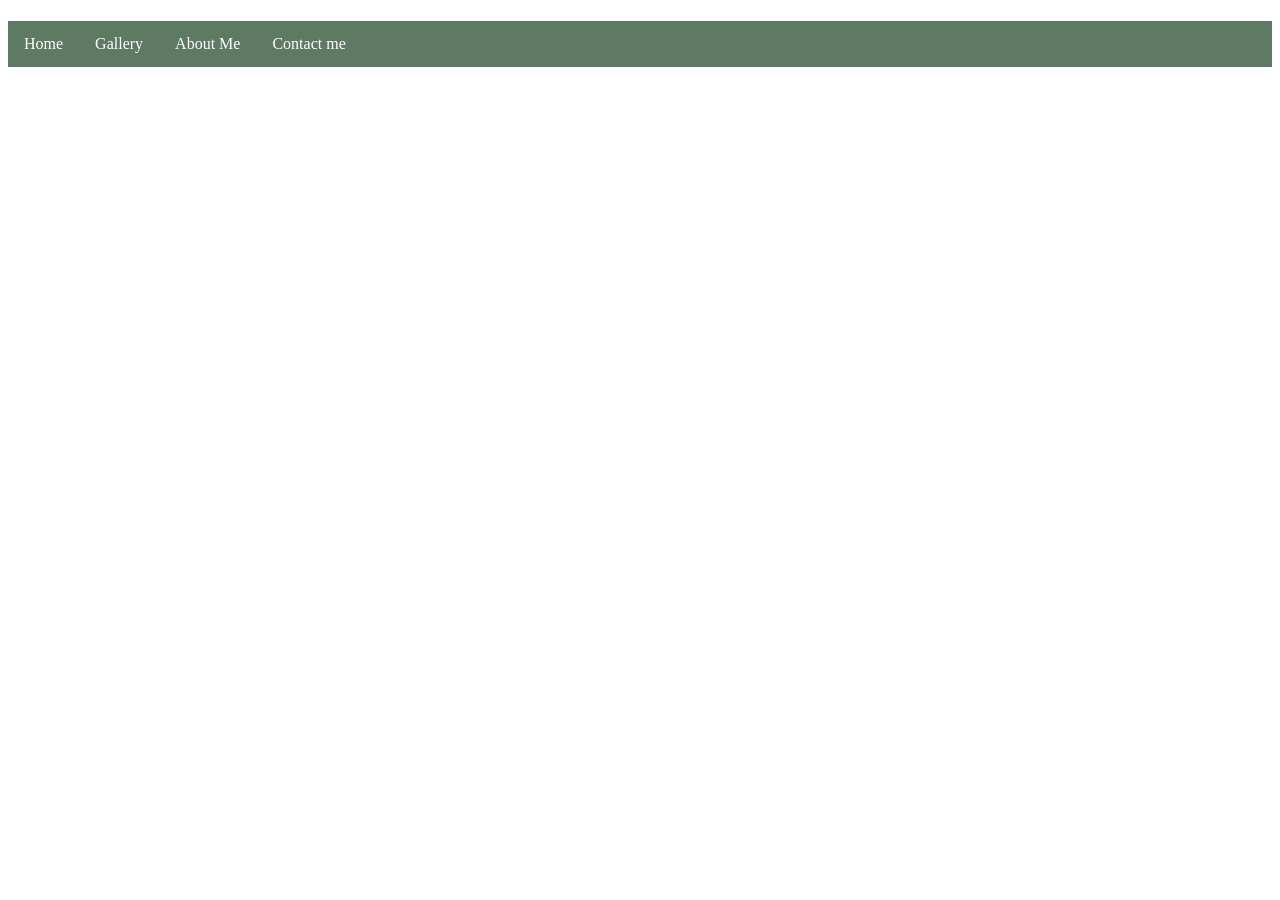
==== index.html @ 1537dade "Navbar" ====
<!DOCTYPE html>
<html lang="en">
<head>
    <meta charset="UTF-8">
    <meta name="viewport" content="width=device-width, initial-scale=1.0">
    <title>Portfolio v1 - saavutettava verkkosivusto</title>
    <link rel="stylesheet" href="styles.css">
</head>
<body>
    <h1></h1>

    <ul>
        <li><a href="index.html">Home</a></li>
        <li><a href="gallery.html">Gallery</a></li>
        <li><a href="about.html">About Me</a></li>
        <li><a href="contact.html">Contact me</a></li>
    </ul>
    
</body>
</html>
---- styles.css ----
ul {
  list-style-type: none;
  margin: 0;
  padding: 0;
  overflow: hidden;
  background-color: #5F7A63;
}

ul li {
  float: left;
}

ul li a {
  display: block;
  color: white;
  text-align: center;
  padding: 14px 16px;
  text-decoration: none;
}

ul li a:hover {
  background-color: #455a48;
}
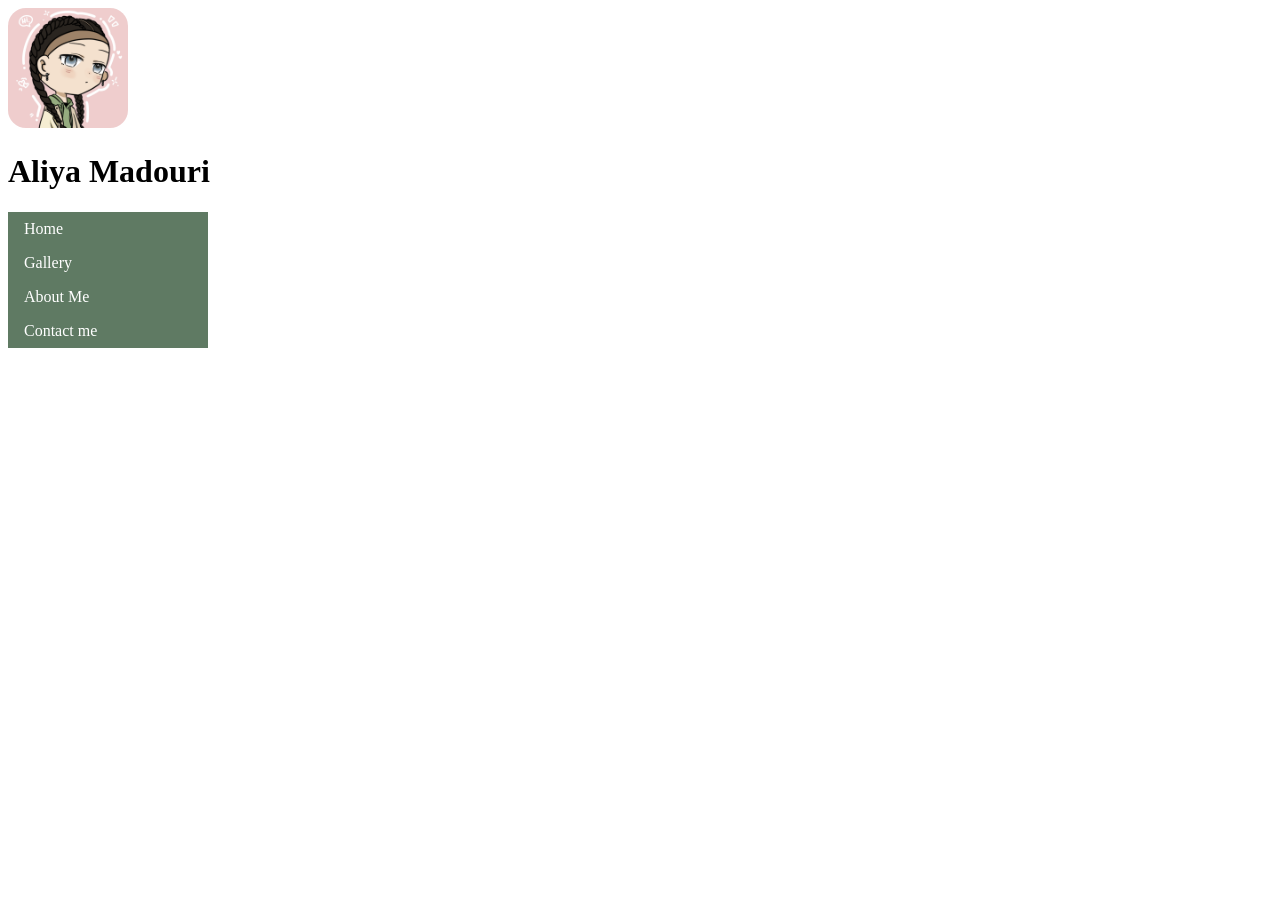
==== commit e9d093eb: "changes" ====
--- a/index.html
+++ b/index.html
@@ -7,7 +7,8 @@
     <link rel="stylesheet" href="styles.css">
 </head>
 <body>
-    <h1></h1>
+    <img src="images/pfp.png" alt="pfp" class="pfp">
+    <h1>Aliya Madouri</h1>
 
     <ul>
         <li><a href="index.html">Home</a></li>
--- a/styles.css
+++ b/styles.css
@@ -2,22 +2,23 @@
   list-style-type: none;
   margin: 0;
   padding: 0;
-  overflow: hidden;
+  width: 200px;
   background-color: #5F7A63;
 }
 
-ul li {
-  float: left;
-}
-
-ul li a {
+li a {
   display: block;
   color: white;
-  text-align: center;
-  padding: 14px 16px;
+  padding: 8px 16px;
   text-decoration: none;
 }
 
-ul li a:hover {
+li a:hover {
   background-color: #455a48;
+}
+
+.pfp {
+    width: 120px;
+    height: auto;
+    border-radius: 15%;
 }
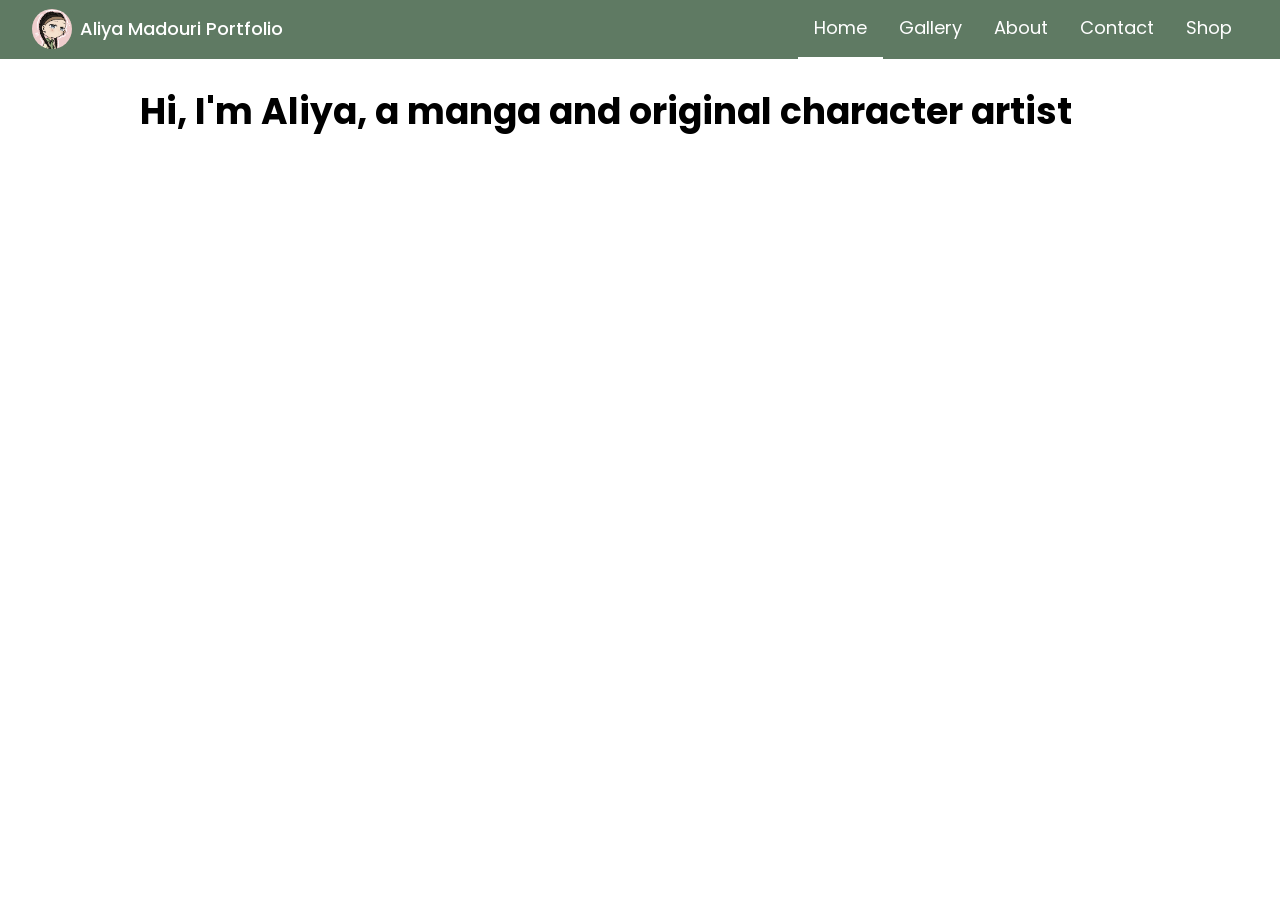
==== commit 5c7fab90: "Changes for the nav bar" ====
--- a/index.html
+++ b/index.html
@@ -3,19 +3,32 @@
 <head>
     <meta charset="UTF-8">
     <meta name="viewport" content="width=device-width, initial-scale=1.0">
-    <title>Portfolio v1 - saavutettava verkkosivusto</title>
+    <title>Home - Aliya Madouri Portfolio</title>
+    <link rel="preconnect" href="https://fonts.googleapis.com">
+    <link rel="preconnect" href="https://fonts.gstatic.com" crossorigin>
+    <link href="https://fonts.googleapis.com/css2?family=Poppins:wght@400;500&display=swap" rel="stylesheet">
     <link rel="stylesheet" href="styles.css">
 </head>
 <body>
-    <img src="images/pfp.png" alt="pfp" class="pfp">
-    <h1>Aliya Madouri</h1>
+    <header>
+            <div class="navbar">
+                <img src="images/pfp.png" alt="" class="pfp">
+                <a href="index.html">Aliya Madouri Portfolio</a>
+            </div>
+            <nav aria-label="Main">
+                <ul>
+                    <li><a href="index.html" aria-current="page">Home</a></li>
+                    <li><a href="gallery.html">Gallery</a></li>
+                    <li><a href="about.html">About</a></li>
+                    <li><a href="contact.html">Contact</a></li>
+                    <li><a href="shop.html">Shop</a></li>
+                </ul>
+            </nav>
+    </header>
 
-    <ul>
-        <li><a href="index.html">Home</a></li>
-        <li><a href="gallery.html">Gallery</a></li>
-        <li><a href="about.html">About Me</a></li>
-        <li><a href="contact.html">Contact me</a></li>
-    </ul>
+    <main id="main">
+        <h1>Hi, I'm Aliya, a manga and original character artist</h1>
+    </main>
     
 </body>
 </html>
--- a/styles.css
+++ b/styles.css
@@ -1,24 +1,63 @@
-ul {
+body {
+  margin: 0;
+  font-family: "Poppins";
+  font-size: 1.125rem;
+  line-height: 1.6;
+}
+
+header {
+  background-color: #5F7A63;
+  display: flex;
+  justify-content: space-between;
+  align-items: center;
+  flex-wrap: wrap;
+  padding: 0 32px;
+}
+
+main {
+  padding: 0 32px;
+  max-width: 1000px;
+  margin: 0 auto;
+}
+
+nav ul {
   list-style-type: none;
   margin: 0;
   padding: 0;
-  width: 200px;
-  background-color: #5F7A63;
+  display: flex;
 }
 
-li a {
+nav a {
   display: block;
   color: white;
-  padding: 8px 16px;
+  text-align: center;
+  padding: 14px 16px;
   text-decoration: none;
 }
 
-li a:hover {
+nav a:hover {
   background-color: #455a48;
 }
 
+nav a[aria-current="page"] {
+  border-bottom: 2px solid white;
+}
+
 .pfp {
-    width: 120px;
-    height: auto;
-    border-radius: 15%;
+    width: 40px;
+    height: 40px;
+    object-fit: cover;
+    border-radius: 50%;
+}
+
+.navbar {
+  display: flex;
+  align-items: center;
+  gap: 8px;
+}
+
+.navbar a{
+  color: white;
+  text-decoration: none;
+  font-weight: 500;
 }
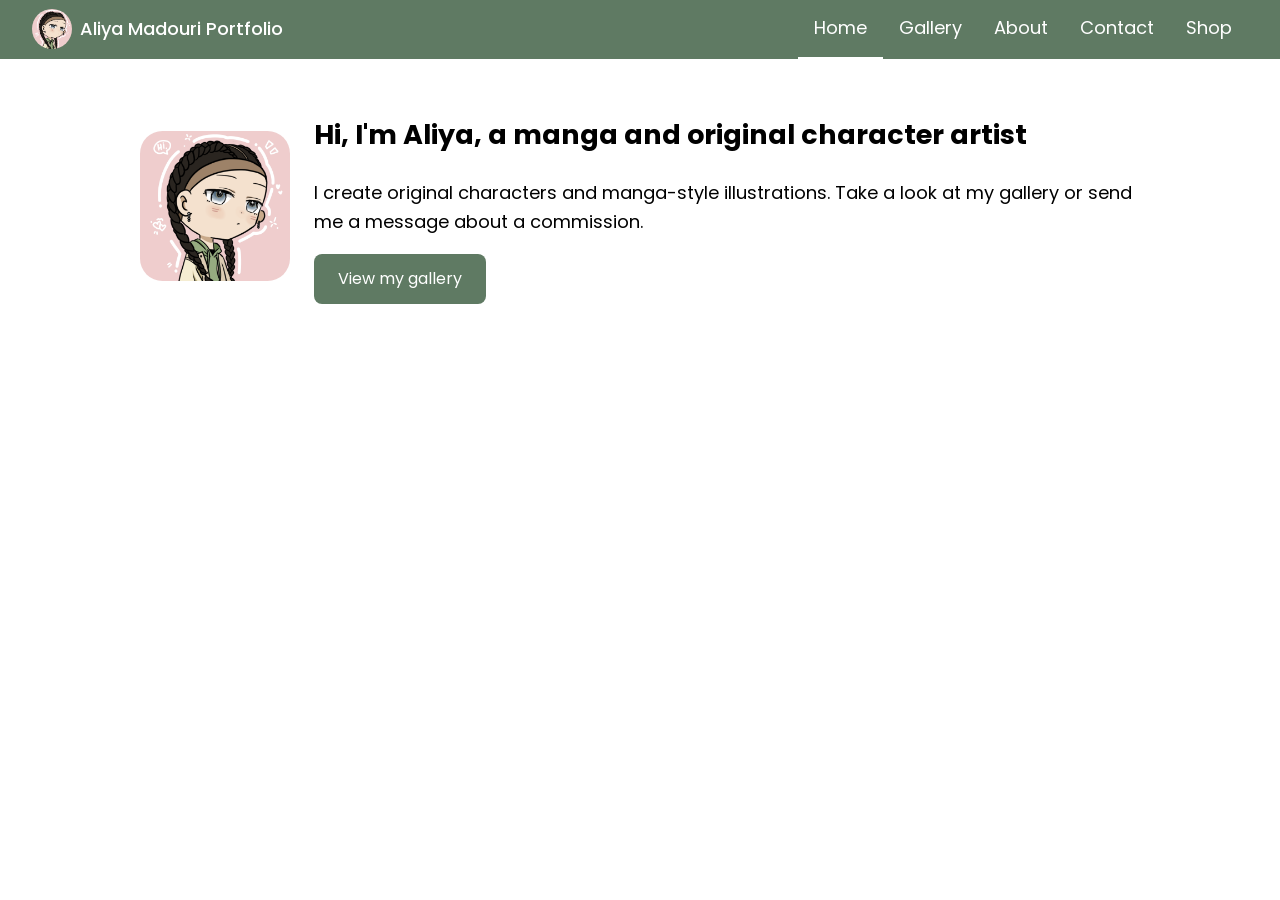
==== commit 2568492c: "homepage added content" ====
--- a/index.html
+++ b/index.html
@@ -27,7 +27,14 @@
     </header>
 
     <main id="main">
-        <h1>Hi, I'm Aliya, a manga and original character artist</h1>
+        <section class="hero">
+            <img src="images/pfp.png" alt="Illustrated portrait of Aliya" class="hero-photo">
+            <div class="hero-text">
+                <h1>Hi, I'm Aliya, a manga and original character artist</h1>
+                <p>I create original characters and manga-style illustrations. Take a look at my gallery or send me a message about a commission.<p>
+                <a href="gallery.html" class="button">View my gallery</a>
+            </div>
+        </section>
     </main>
     
 </body>
--- a/styles.css
+++ b/styles.css
@@ -1,6 +1,6 @@
 body {
   margin: 0;
-  font-family: "Poppins";
+  font-family: "Poppins", Arial, sans-serif;
   font-size: 1.125rem;
   line-height: 1.6;
 }
@@ -60,4 +60,39 @@
   color: white;
   text-decoration: none;
   font-weight: 500;
+}
+
+.button {
+  display: inline-block;
+  text-decoration: none;
+  background-color: #5F7A63;
+  color: white;
+  padding: 12px 24px;
+  font-size: 16px;
+  border-radius: 8px;
+  cursor: pointer;
+}
+
+.button:hover{
+  background-color: #455a48;
+}
+
+.hero {
+  display: flex;
+  align-items: center;
+  gap: 24px;
+  flex-wrap: wrap;
+  padding: 32px 0;
+}
+
+.hero-photo {
+  width: 150px;
+  height: 150px;
+  object-fit: cover;
+  border-radius: 15%;
+}
+
+.hero-text {
+  flex: 1;
+  min-width: 250px;
 }
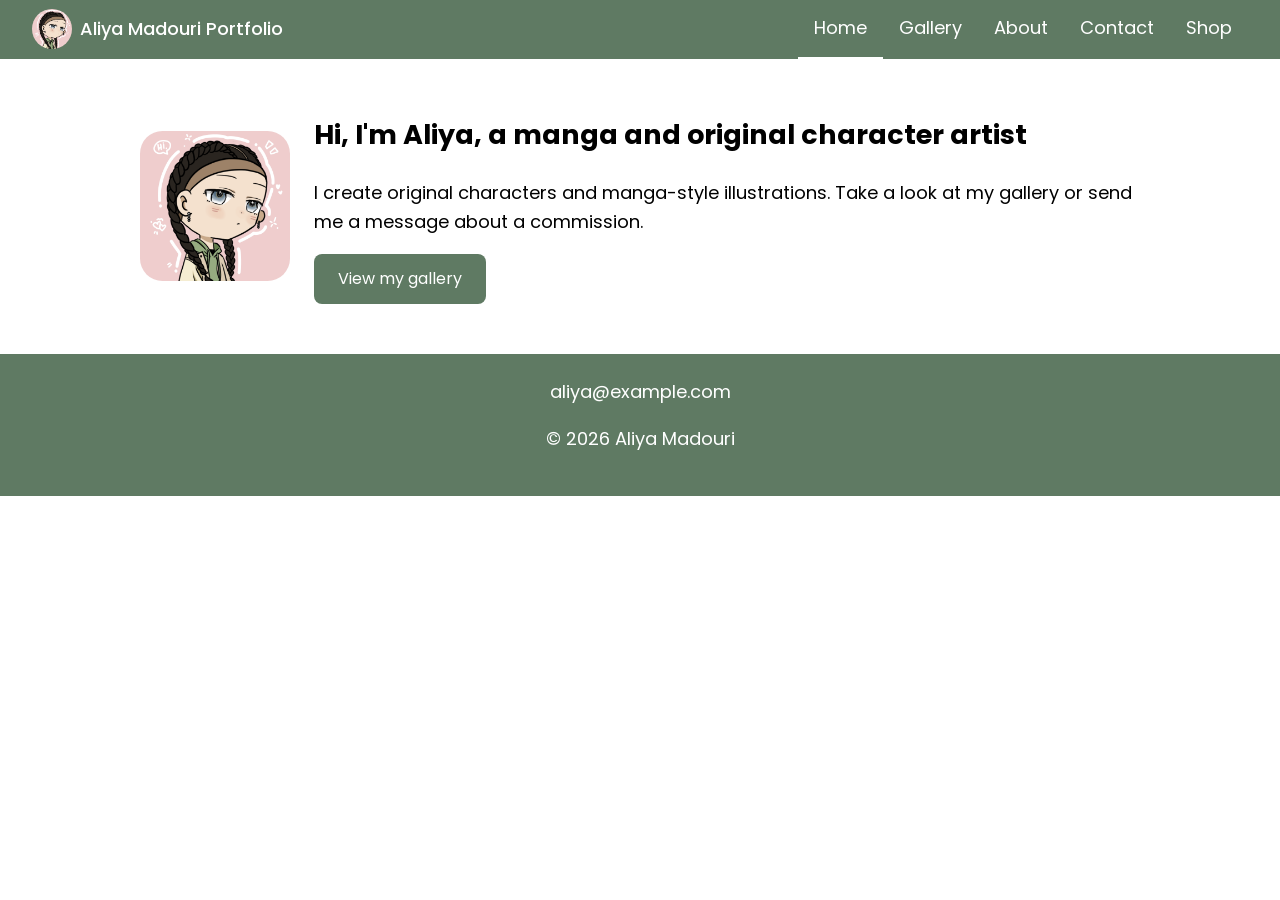
==== commit c3cad1cf: "footer created" ====
--- a/index.html
+++ b/index.html
@@ -36,6 +36,12 @@
             </div>
         </section>
     </main>
-    
+
+    <footer>
+        <address>
+            <a href="mailto:aliya@example.com">aliya@example.com</a>
+        </address>
+        <p>&copy; 2026 Aliya Madouri</p>
+    </footer>
 </body>
 </html>
--- a/styles.css
+++ b/styles.css
@@ -95,4 +95,20 @@
 .hero-text {
   flex: 1;
   min-width: 250px;
+}
+
+footer {
+  text-align: center;
+  padding: 24px 32px;
+  background-color: #5F7A63;
+  color: white;
+}
+
+footer address {
+  font-style: normal;
+}
+
+footer a {
+  color: white;
+  text-decoration: none;
 }
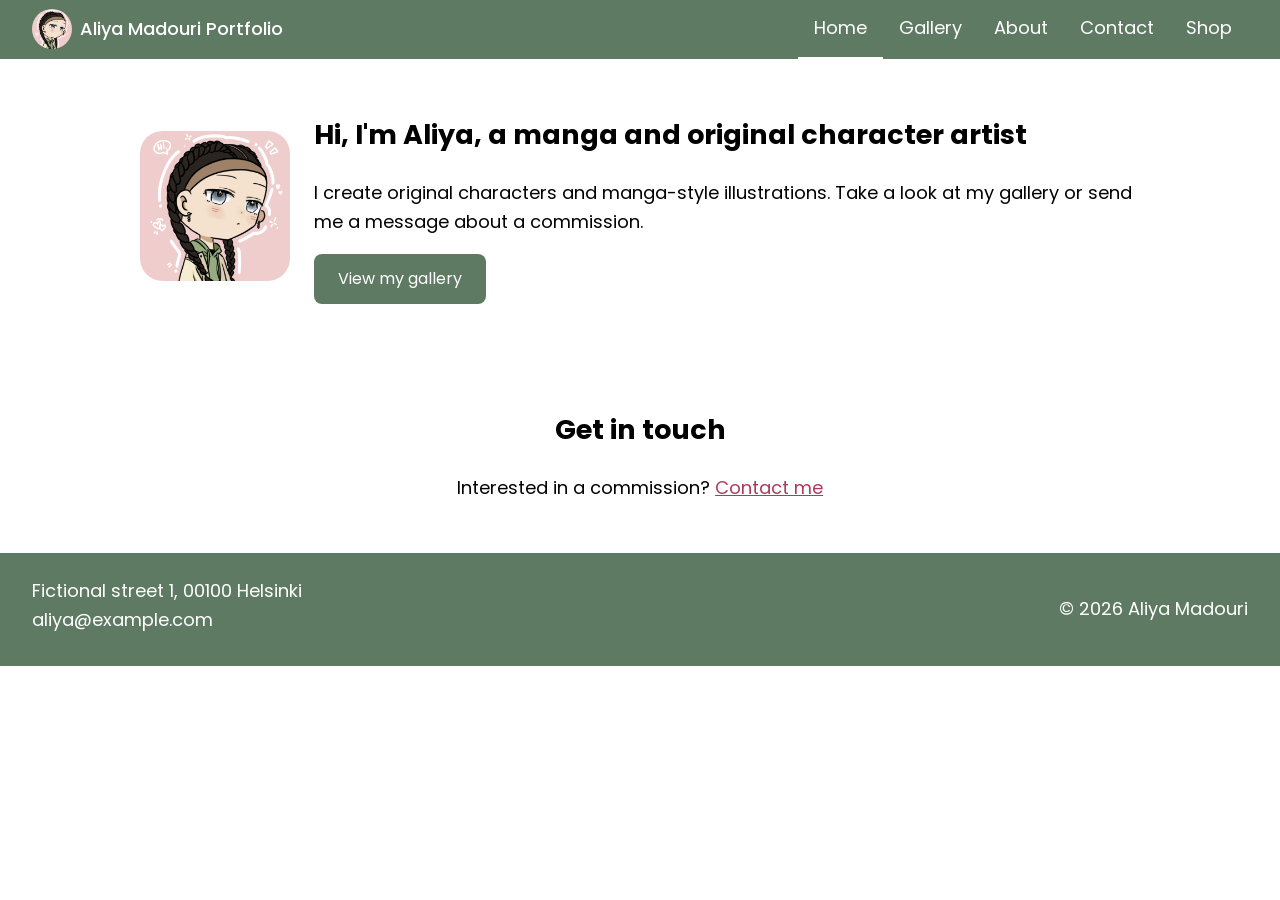
==== commit 9ba95e82: "cta added" ====
--- a/index.html
+++ b/index.html
@@ -35,10 +35,15 @@
                 <a href="gallery.html" class="button">View my gallery</a>
             </div>
         </section>
+        <section class="cta">
+            <h2>Get in touch</h2>
+            <p>Interested in a commission? <a href="contact.html" class="link_cta">Contact me</a></p>
+        </section>
     </main>
 
     <footer>
         <address>
+            Fictional street 1, 00100 Helsinki <br>
             <a href="mailto:aliya@example.com">aliya@example.com</a>
         </address>
         <p>&copy; 2026 Aliya Madouri</p>
--- a/styles.css
+++ b/styles.css
@@ -73,7 +73,7 @@
   cursor: pointer;
 }
 
-.button:hover{
+.button:hover {
   background-color: #455a48;
 }
 
@@ -98,7 +98,11 @@
 }
 
 footer {
-  text-align: center;
+  display: flex;
+  justify-content: space-between;
+  align-items: flex-start;
+  flex-wrap: wrap;
+  gap: 16px;
   padding: 24px 32px;
   background-color: #5F7A63;
   color: white;
@@ -111,4 +115,18 @@
 footer a {
   color: white;
   text-decoration: none;
+}
+
+.cta {
+  text-align: center;
+  padding: 32px 0;
+}
+
+.link_cta {
+  color: #B03A5B;
+}
+
+.link_cta:hover {
+  color: #8A2D45;
+  text-decoration-thickness: 2px;
 }
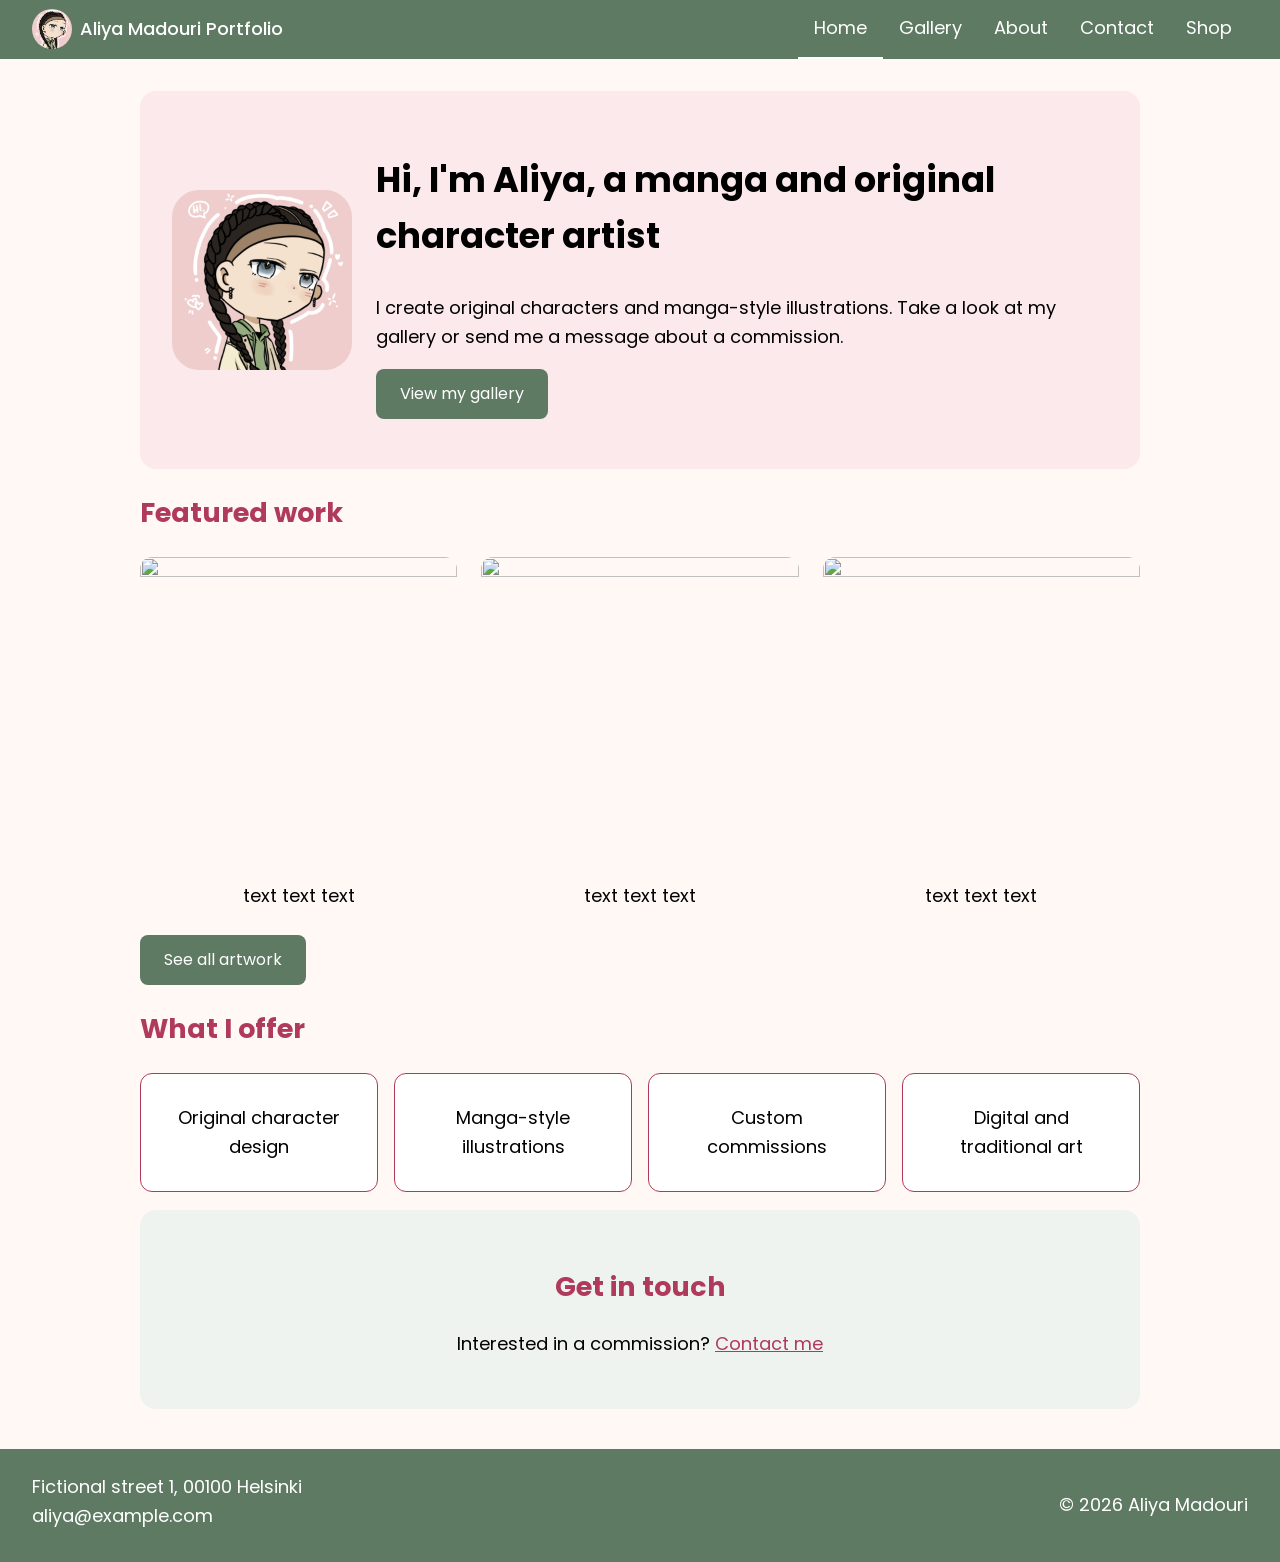
==== commit eb37794a: "featured work added" ====
--- a/index.html
+++ b/index.html
@@ -35,6 +35,41 @@
                 <a href="gallery.html" class="button">View my gallery</a>
             </div>
         </section>
+        
+        <section class="work">
+            <h2>Featured work</h2>
+            <ul class="featured-grid">
+                <li>
+                    <figure>
+                        <img src="" alt="">
+                        <figcaption>text text text</figcaption>
+                    </figure>
+                </li>
+                <li>
+                    <figure>
+                        <img src="" alt="">
+                        <figcaption>text text text</figcaption>
+                    </figure>
+                </li>
+                <li>
+                    <figure>
+                        <img src="" alt="">
+                        <figcaption>text text text</figcaption>
+                    </figure>
+                </li>  
+            </ul>
+            <a href="gallery.html" class="button">See all artwork</a>
+        </section>
+
+        <section class="offer">
+            <h2>What I offer</h2>
+            <ul>
+                <li>Original character design</li>
+                <li>Manga-style illustrations</li>
+                <li>Custom commissions</li>
+                <li>Digital and traditional art</li>
+            </ul>
+        </section>
         <section class="cta">
             <h2>Get in touch</h2>
             <p>Interested in a commission? <a href="contact.html" class="link_cta">Contact me</a></p>
--- a/styles.css
+++ b/styles.css
@@ -1,8 +1,13 @@
 body {
+  background-color: #FFF8F5;
   margin: 0;
   font-family: "Poppins", Arial, sans-serif;
   font-size: 1.125rem;
   line-height: 1.6;
+}
+
+h1 {
+  font-size: 2.2rem;
 }
 
 header {
@@ -78,16 +83,19 @@
 }
 
 .hero {
+  background-color: #FBE9EC;
+  border-radius: 16px;
   display: flex;
   align-items: center;
   gap: 24px;
   flex-wrap: wrap;
-  padding: 32px 0;
+  padding: 32px;
+  margin-top: 32px;
 }
 
 .hero-photo {
-  width: 150px;
-  height: 150px;
+  width: 180px;
+  height: 180px;
   object-fit: cover;
   border-radius: 15%;
 }
@@ -118,8 +126,11 @@
 }
 
 .cta {
+  background-color: #EEF3EF;
   text-align: center;
-  padding: 32px 0;
+  border-radius: 16px;
+  padding: 32px;
+  margin-bottom: 40px;
 }
 
 .link_cta {
@@ -129,4 +140,56 @@
 .link_cta:hover {
   color: #8A2D45;
   text-decoration-thickness: 2px;
-}+}
+
+main h2 {
+  color: #B03A5B;
+}
+
+.offer ul {
+  list-style: none;
+  padding: 0;
+  display: grid;
+  grid-template-columns: repeat(auto-fit, minmax(200px, 1fr));
+  gap: 16px;
+}
+
+.offer li {
+  background-color: white;
+  border: 1px solid #F0D9DE;
+  border-radius: 12px;
+  border-color: #B03A5B;
+  padding: 30px;
+  text-align: center;
+}
+
+.featured {
+  margin-bottom: 40px;
+}
+
+.featured-grid {
+  list-style: none;
+  padding: 0;
+  display: grid;
+  grid-template-columns: repeat(auto-fit, minmax(220px, 1fr));
+  gap: 24px;
+  margin-bottom: 24px;
+}
+
+.featured-grid figure {
+  margin: 0;
+}
+
+.featured-grid img {
+  width: 100%;
+  height: auto;
+  aspect-ratio: 1 / 1;
+  object-fit: cover;
+  border-radius: 12px;
+}
+
+.featured-grid figcaption {
+  margin-top: 8px;
+  text-align: center;
+}
+
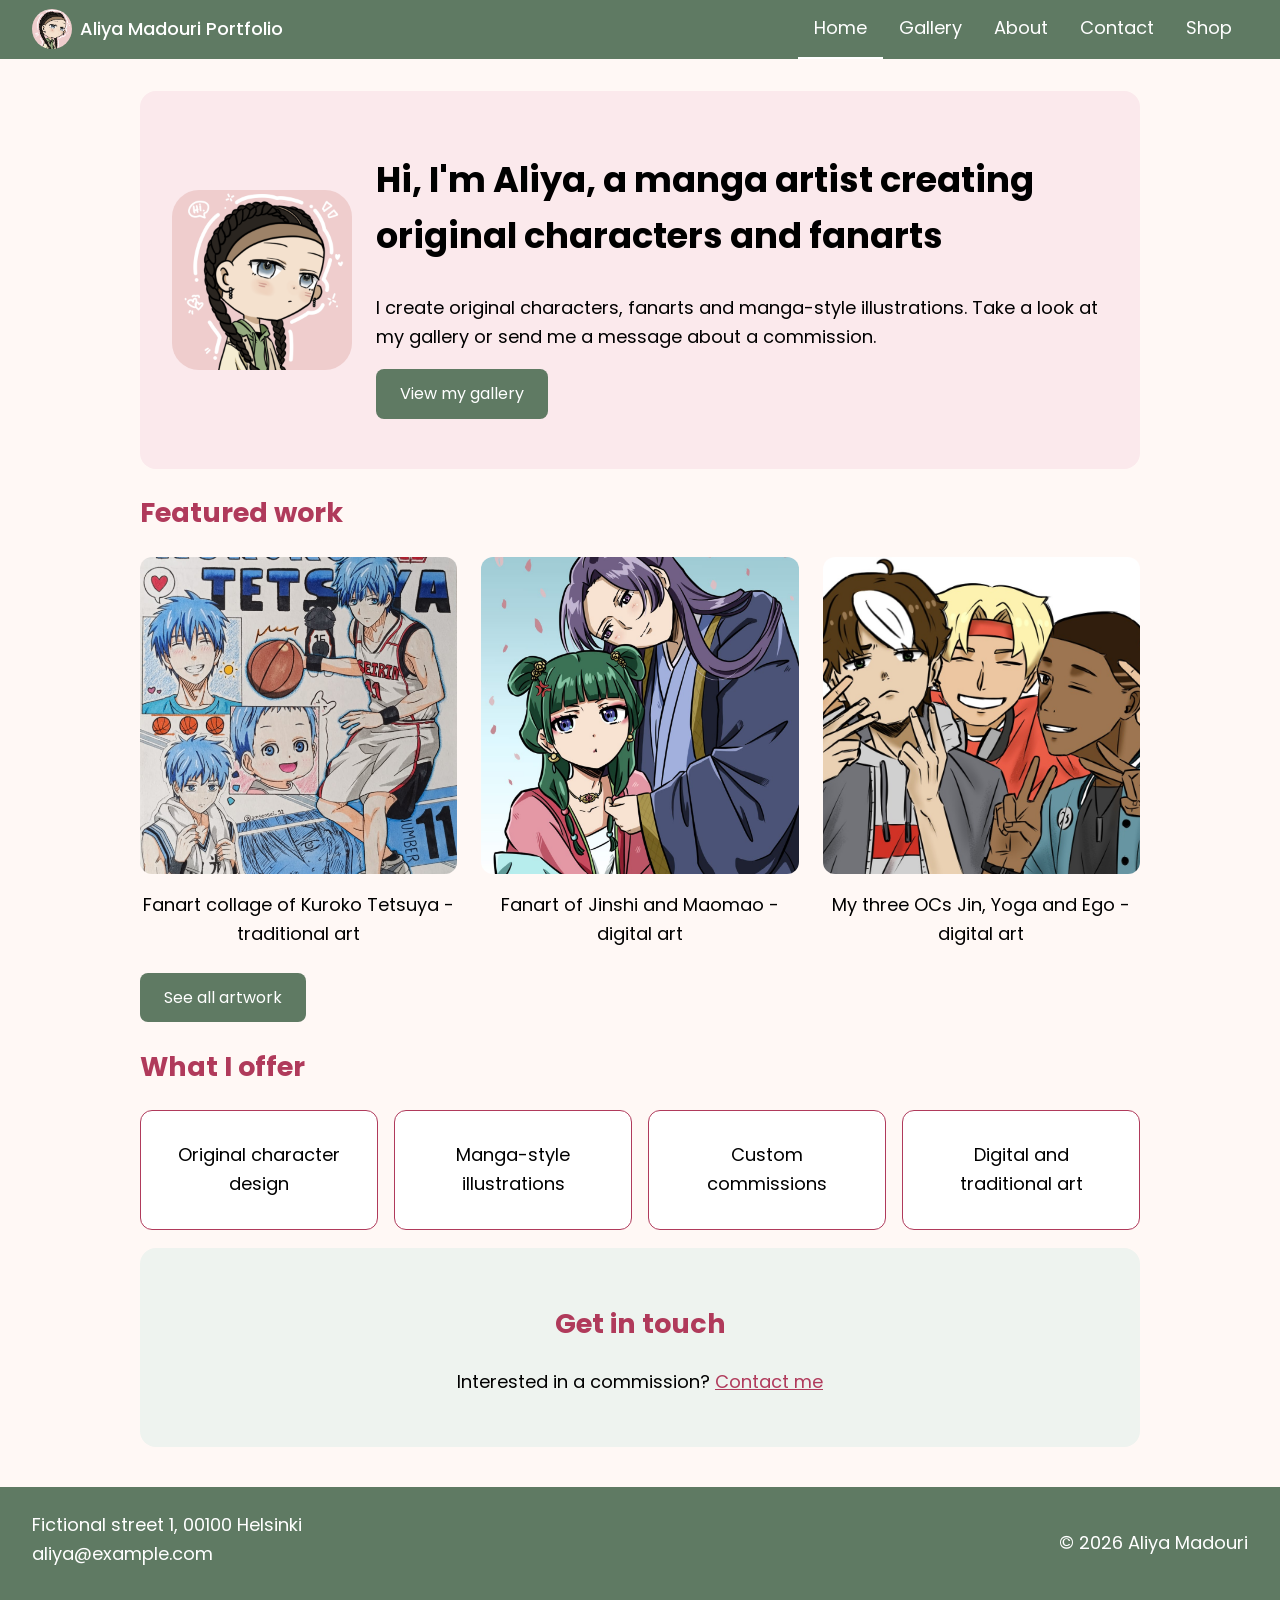
==== commit f51a79bb: "making the contact page" ====
--- a/index.html
+++ b/index.html
@@ -30,31 +30,31 @@
         <section class="hero">
             <img src="images/pfp.png" alt="Illustrated portrait of Aliya" class="hero-photo">
             <div class="hero-text">
-                <h1>Hi, I'm Aliya, a manga and original character artist</h1>
-                <p>I create original characters and manga-style illustrations. Take a look at my gallery or send me a message about a commission.<p>
+                <h1>Hi, I'm Aliya, a manga artist creating original characters and fanarts</h1>
+                <p>I create original characters, fanarts and manga-style illustrations. Take a look at my gallery or send me a message about a commission.<p>
                 <a href="gallery.html" class="button">View my gallery</a>
             </div>
         </section>
-        
+
         <section class="work">
             <h2>Featured work</h2>
             <ul class="featured-grid">
                 <li>
                     <figure>
-                        <img src="" alt="">
-                        <figcaption>text text text</figcaption>
+                        <img src="images/knb.jpeg" alt="Kuroko Tetsuya fanart" width="400" height="400">
+                        <figcaption>Fanart collage of Kuroko Tetsuya - traditional art</figcaption>
                     </figure>
                 </li>
                 <li>
                     <figure>
-                        <img src="" alt="">
-                        <figcaption>text text text</figcaption>
+                        <img src="images/jinshixmaomao.jpg" alt="Jinshi and Maomao fanart" width="400" height="400">
+                        <figcaption>Fanart of Jinshi and Maomao - digital art</figcaption>
                     </figure>
                 </li>
                 <li>
                     <figure>
-                        <img src="" alt="">
-                        <figcaption>text text text</figcaption>
+                        <img src="images/ocs.jpg" alt="My OCs" width="400" height="400">
+                        <figcaption>My three OCs Jin, Yoga and Ego - digital art</figcaption>
                     </figure>
                 </li>  
             </ul>
--- a/styles.css
+++ b/styles.css
@@ -193,3 +193,24 @@
   text-align: center;
 }
 
+.field {
+  margin-bottom: 20px;
+}
+
+label {
+  display: block;
+  margin-bottom: 6px;
+  font-weight: 500;
+}
+
+input,
+select,
+textarea {
+  width: 100%;
+  padding: 10px;
+  font-size: 1rem;
+  border: 2px solid #5F7A63;
+  border-radius: 8px;
+  box-sizing: border-box;
+}
+
